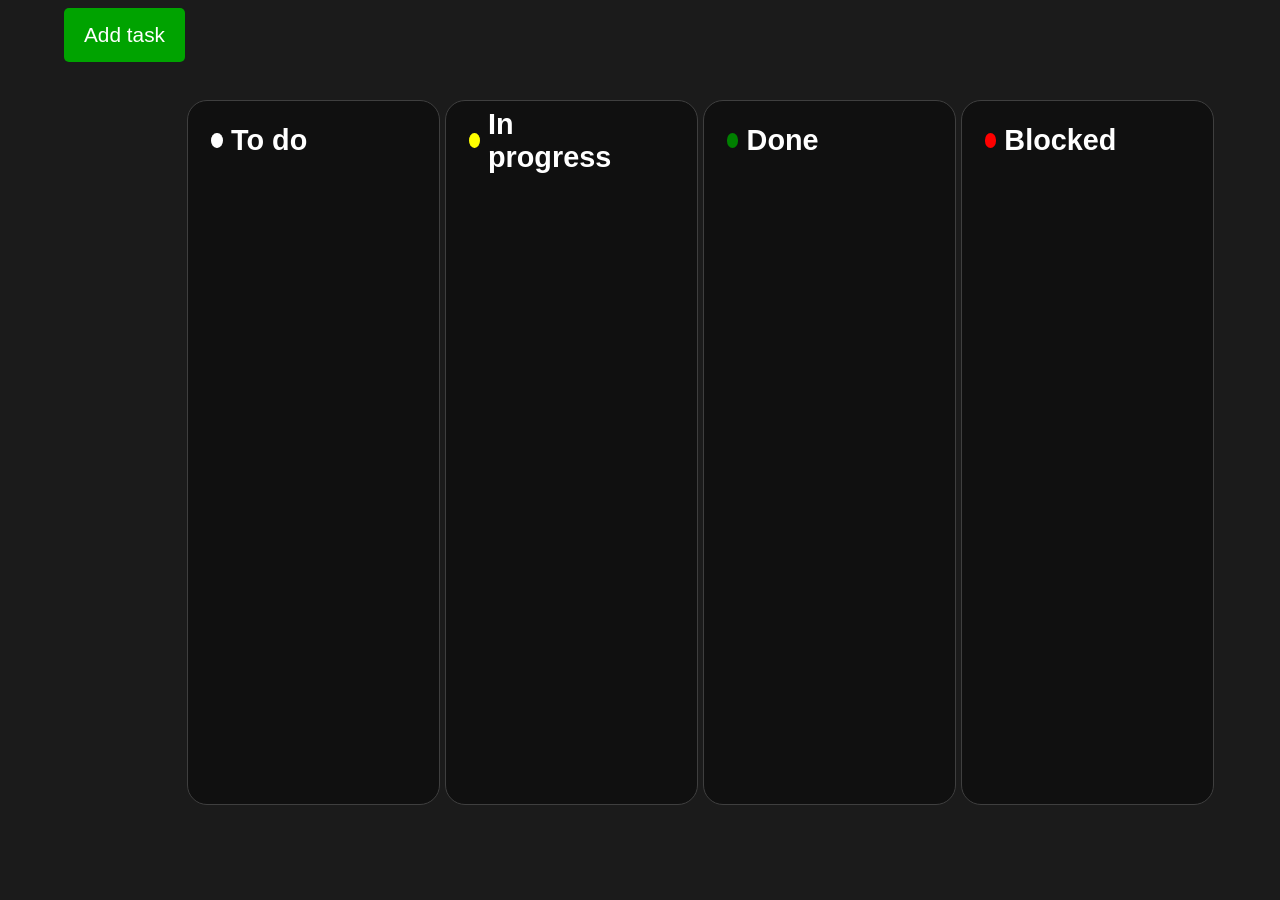
==== index.html @ 9b637341 "added card items" ====
<!DOCTYPE html>
<html lang="en">
<head>
  <meta charset="UTF-8">
  <meta name="viewport" content="width=device-width, initial-scale=1.0">
  <title>Todos</title>
  <link rel="stylesheet" href="style.css">
</head>

<body class="body">

<div class="c">
  <div class="button-container">
    <button onclick="addTodo()" class="button">Add task</button>
    <div id="tasks"></div>
  </div>

  <div class="container">
    <div class="items-top">
      <div class="circle-white"></div>
      <h1 class="title">To do</h1>
    </div>
</div>

  <div class="container">
    <div class="items-top">
      <div class="circle-yellow"></div>
      <h1 class="title">In progress</h1>
    </div>
</div>

<div class="container">
  <div class="items-top">
    <div class="circle-green"></div>
    <h1 class="title">Done</h1>
  </div>
</div>

<div class="container">
  <div class="items-top">
    <div class="circle-red"></div>
    <h1 class="title">Blocked</h1>
  </div>
</div>

</div>

<div id="modal">
  <div class="modal-content">
    <h2>Enter task</h2>
    <input type="text" id="task-name">

    <select id="task-status" value="todo">
      <option value="todo">Todo</option>
      <option value="in-progress">In progress</option>
      <option value="done">Done</option>
      <option value="blocked">Blocked</option>
    </select>
    <button onclick="saveTodo()">Add task</button>
  </div>
</div>

  <script src="todo.js" class="todos">

    
//    const tasks=[
//     {name:'shalaa ugaah', status:'todo'},
//     {name:'hivsee ugaah', status:'todo'},
//     {name:'duuge harah', status:'todo'}
//   ];
//   function render(){
//     const output=document.getElementById('tasks');
//     output.innerHTML="";
//     for (let i=0; i<tasks.length; i++){
//       output.innerHTML +='<div class="task">' + tasks[i].name + '</div>';
//     }
//   }

//   function addTask(){
//     const name=prompt();
//     tasks.push({name: name, status:"todo"});
//     render()
//   }


//   function editStatus(index,status){
//     let item=tasks[index];
//     item.status=status
//   }

//   function editName(){
//   }

//   function deleteTask(index){
//     let arr=[];
//     for (let i=0; i<tasks.length; i++){
//       if (i !==index){
//         arr.push(tasks[i])
//       }
//     }
//   }

//   render()
</script>

</body>
</html>
---- style.css ----
.task{
  border: 1px solid gray;
  border-radius: 4px;
  margin-bottom: 3px
} 
.body{
  background-color: #1b1b1b
}
*{
  font-family: "Inter", sans-serif;
}
.todo-item{
  display: flex
}
.title{
  /* font-size: 50px */
  font-size: 1.8em
}
.status-todo{
  background-color: green;
  border-radius: 6px;
  padding: 4px
} 
.container{
  background-color: #101010;
  color: white;
  width: 16vw;
  height: 73vh;
  margin-left:auto;
  margin-right: auto;
  border-radius: 20px;
  display: flex;
  flex-direction: column;
  padding: 2%;
  margin-top: 8%;
  border: 1px solid rgb(63, 63, 63)
}
.items-top{
/* background-color: green; */
width: 80%;
height: 5%;
display: flex;
flex-direction: row;
align-items: center;
gap: 5%
}
.items-bottom{

}
.circle-yellow{
  width: 7%;
  height: 45%;
  background-color: yellow;
  border-radius: 50%;
}
.circle-white{
  width: 7%;
  height: 45%;
  background-color: white;
  border-radius: 50%;
}
.circle-green{
  width: 7%;
  height: 45%;
  background-color: green;
  border-radius: 50%;
}
.circle-red{
  width: 7%;
  height: 45%;
  background-color: red;
  border-radius: 50%;
}
.c{
  display: flex;
  width: 90vw;
  height:73vh;
  margin-right: auto;
  margin-left: auto;
  /* background-color: red; */
}
.button{
  background-color: #00A300;
  color: white;
  border:none;
  padding: 15px 20px 15px 20px;
  font-size: 1.3rem;
  border-radius: 5px;
}
#modal{
  position: fixed;
  top:0;
  bottom:0;
  left:0;
  right:0;
  background-color: rgba(0,0,0,0.4);
  z-index:3;
  color: white;
  display: none
}
.modal-open{
  display: block
}
.modal-content{
  background-color: #1e1e1e;
  margin: 100px auto;
  width: 40%;
  display: flex;
  flex-direction: column;
  align-items: center;
  justify-content: center;
  border-radius: 16px;
  padding: 12px;

}
.modal-content > input{
  padding: 6px
}
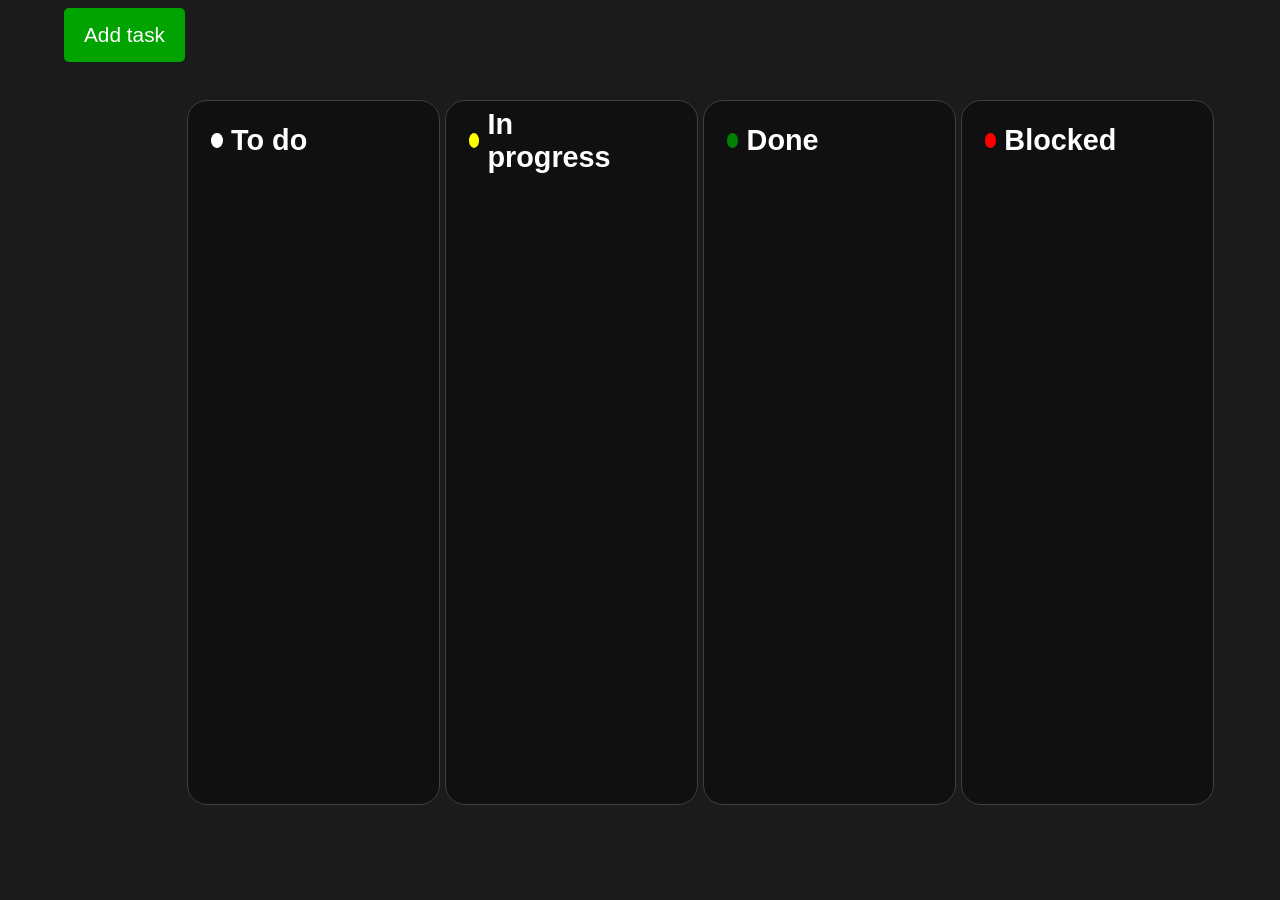
==== commit 401ded03: "added card items" ====
--- a/index.html
+++ b/index.html
@@ -14,39 +14,43 @@
 <div class="c">
   <div class="button-container">
     <button onclick="addTodo()" class="button">Add task</button>
-    <div id="tasks"></div>
+
   </div>
 
-  <div class="container">
-    <div class="items-top">
+<div id="todo" class="todos">
+    <div class="t">
       <div class="circle-white"></div>
       <h1 class="title">To do</h1>
+      <div id="tasks"></div>
     </div>
 </div>
 
-  <div class="container">
-    <div class="items-top">
+  <div id="in-progress" class="todos">
+    <div class="t">
       <div class="circle-yellow"></div>
       <h1 class="title">In progress</h1>
+      <div id="tasks"></div>
     </div>
 </div>
 
-<div class="container">
-  <div class="items-top">
+<div id="done" class="todos">
+  <div class="t">
     <div class="circle-green"></div>
     <h1 class="title">Done</h1>
+    <div id="tasks"></div>
   </div>
 </div>
 
-<div class="container">
-  <div class="items-top">
+<div id="blocked" class="todos">
+  <div class="t">
     <div class="circle-red"></div>
     <h1 class="title">Blocked</h1>
+    <div id="tasks"></div>
   </div>
 </div>
 
 </div>
-
+                                                                                                                                                                                                                                                                                                                                                                                                                                                                            
 <div id="modal">
   <div class="modal-content">
     <h2>Enter task</h2>
@@ -62,7 +66,7 @@
   </div>
 </div>
 
-  <script src="todo.js" class="todos">
+  <script src="todo.js">
 
     
 //    const tasks=[
--- a/style.css
+++ b/style.css
@@ -21,7 +21,7 @@
   border-radius: 6px;
   padding: 4px
 } 
-.container{
+.todos{
   background-color: #101010;
   color: white;
   width: 16vw;
@@ -29,13 +29,13 @@
   margin-left:auto;
   margin-right: auto;
   border-radius: 20px;
+  padding: 2%;
   display: flex;
-  flex-direction: column;
-  padding: 2%;
+  flex-direction:column;
   margin-top: 8%;
   border: 1px solid rgb(63, 63, 63)
 }
-.items-top{
+.t{
 /* background-color: green; */
 width: 80%;
 height: 5%;
@@ -43,9 +43,6 @@
 flex-direction: row;
 align-items: center;
 gap: 5%
-}
-.items-bottom{
-
 }
 .circle-yellow{
   width: 7%;
@@ -111,7 +108,6 @@
   justify-content: center;
   border-radius: 16px;
   padding: 12px;
-
 }
 .modal-content > input{
   padding: 6px
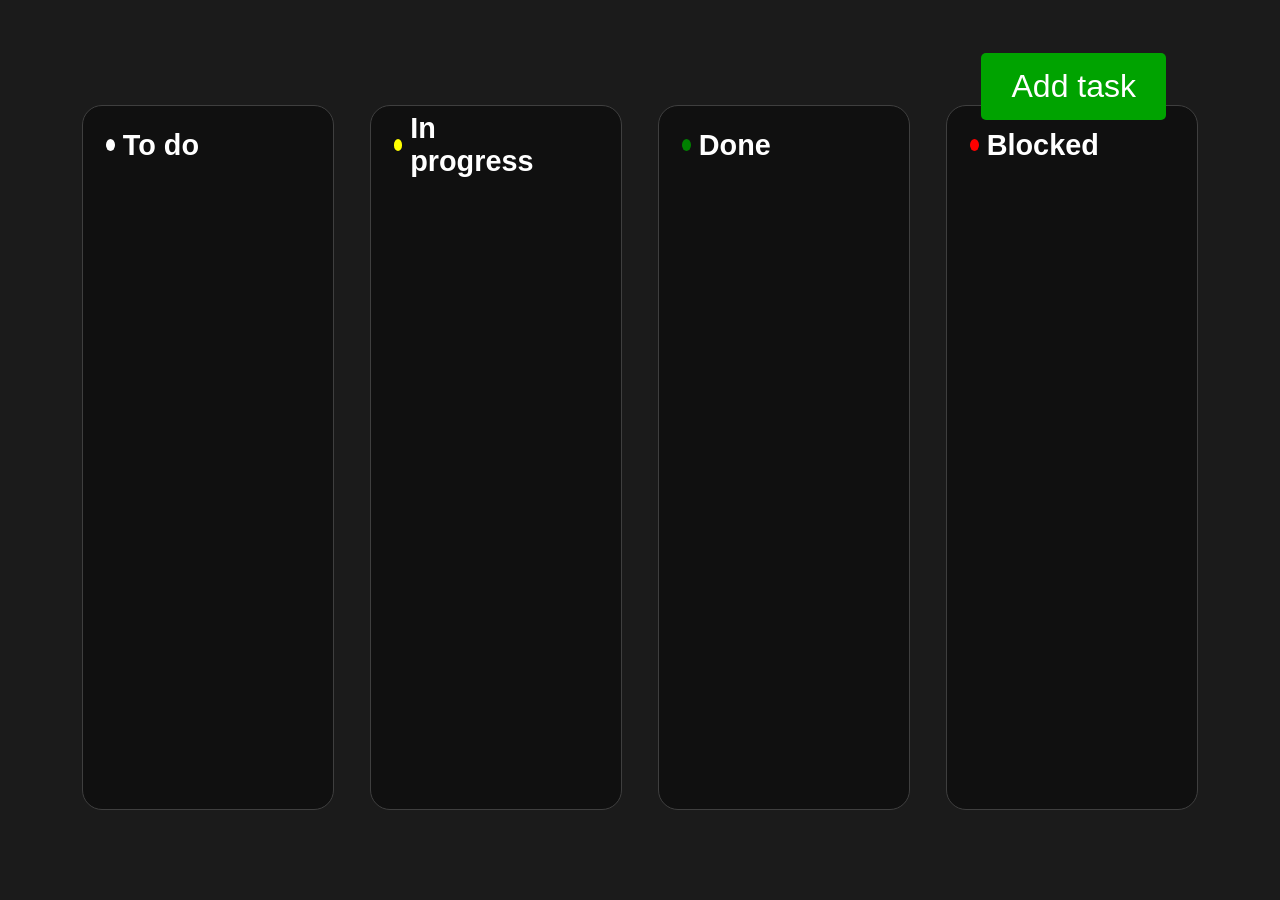
==== commit 0bcaba0b: "added style" ====
--- a/index.html
+++ b/index.html
@@ -1,113 +1,68 @@
-
-
 <!DOCTYPE html>
 <html lang="en">
-<head>
-  <meta charset="UTF-8">
-  <meta name="viewport" content="width=device-width, initial-scale=1.0">
-  <title>Todos</title>
-  <link rel="stylesheet" href="style.css">
-</head>
+  <head>
+    <meta charset="UTF-8" />
+    <meta name="viewport" content="width=device-width, initial-scale=1.0" />
+    <title>Todos</title>
+    <link rel="stylesheet" href="style.css" />
+  </head>
 
-<body class="body">
+  <body class="body">
+    <div class="c">
+      <div class="button-container">
+        <button onclick="addTodo()" class="button">Add task</button>
+      </div>
 
-<div class="c">
-  <div class="button-container">
-    <button onclick="addTodo()" class="button">Add task</button>
+      <div id="todo" class="todos">
+        <div class="t">
+          <div class="circle-white"></div>
+          <h1 class="title">To do</h1>
+        </div>
+        <div id="tasks"></div>
+      </div>
 
-  </div>
+      <div id="in-progress" class="todos">
+        <div class="t">
+          <div class="circle-yellow"></div>
+          <h1 class="title">In progress</h1>
+        </div>
+        <div id="tasks"></div>
+      </div>
 
-<div id="todo" class="todos">
-    <div class="t">
-      <div class="circle-white"></div>
-      <h1 class="title">To do</h1>
-      <div id="tasks"></div>
+      <div id="done" class="todos">
+        <div class="t">
+          <div class="circle-green"></div>
+          <h1 class="title">Done</h1>
+        </div>
+        <div id="tasks"></div>
+      </div>
+
+      <div id="blocked" class="todos">
+        <div class="t">
+          <div class="circle-red"></div>
+          <h1 class="title">Blocked</h1>
+        </div>
+        <div id="tasks"></div>
+      </div>
     </div>
-</div>
 
-  <div id="in-progress" class="todos">
-    <div class="t">
-      <div class="circle-yellow"></div>
-      <h1 class="title">In progress</h1>
-      <div id="tasks"></div>
+    <div id="modal">
+      <div class="modal-content">
+        <h1 class="title2">Enter task</h1>
+        <div class="modal-top">
+          <input type="text" id="task-name" placeholder="Task name..." />
+          <select id="task-status" value="todo">
+            <option value="">Select status</option>
+            <option value="todo">Todo</option>
+            <option value="in-progress" >In progress</option>
+            <option value="done">Done</option>
+            <option value="blocked">Blocked</option>
+          </select>
+          <button onclick="saveTodo()" class="submit">Submit</button>
+        </div>
+      </div>
     </div>
-</div>
 
-<div id="done" class="todos">
-  <div class="t">
-    <div class="circle-green"></div>
-    <h1 class="title">Done</h1>
-    <div id="tasks"></div>
-  </div>
-</div>
-
-<div id="blocked" class="todos">
-  <div class="t">
-    <div class="circle-red"></div>
-    <h1 class="title">Blocked</h1>
-    <div id="tasks"></div>
-  </div>
-</div>
-
-</div>
-                                                                                                                                                                                                                                                                                                                                                                                                                                                                            
-<div id="modal">
-  <div class="modal-content">
-    <h2>Enter task</h2>
-    <input type="text" id="task-name">
-
-    <select id="task-status" value="todo">
-      <option value="todo">Todo</option>
-      <option value="in-progress">In progress</option>
-      <option value="done">Done</option>
-      <option value="blocked">Blocked</option>
-    </select>
-    <button onclick="saveTodo()">Add task</button>
-  </div>
-</div>
-
-  <script src="todo.js">
-
-    
-//    const tasks=[
-//     {name:'shalaa ugaah', status:'todo'},
-//     {name:'hivsee ugaah', status:'todo'},
-//     {name:'duuge harah', status:'todo'}
-//   ];
-//   function render(){
-//     const output=document.getElementById('tasks');
-//     output.innerHTML="";
-//     for (let i=0; i<tasks.length; i++){
-//       output.innerHTML +='<div class="task">' + tasks[i].name + '</div>';
-//     }
-//   }
-
-//   function addTask(){
-//     const name=prompt();
-//     tasks.push({name: name, status:"todo"});
-//     render()
-//   }
-
-
-//   function editStatus(index,status){
-//     let item=tasks[index];
-//     item.status=status
-//   }
-
-//   function editName(){
-//   }
-
-//   function deleteTask(index){
-//     let arr=[];
-//     for (let i=0; i<tasks.length; i++){
-//       if (i !==index){
-//         arr.push(tasks[i])
-//       }
-//     }
-//   }
-
-//   render()
-</script>
-
-</body>
-</html>+    <script src="todo.js"></script>
+  </body>
+</html>
--- a/style.css
+++ b/style.css
@@ -1,7 +1,7 @@
 .task{
   border: 1px solid gray;
   border-radius: 4px;
-  margin-bottom: 3px
+  margin-bottom: 3px;
 } 
 .body{
   background-color: #1b1b1b
@@ -10,11 +10,17 @@
   font-family: "Inter", sans-serif;
 }
 .todo-item{
-  display: flex
+  display: flex;
+  width:16vw;
+  height:6vh;
+  border-radius: 0.6vh;
+  background: #1A1A1A;
+  color:#D9D9D9;
+  margin-bottom:1vh;
+  justify-content: space-between;
 }
 .title{
-  /* font-size: 50px */
-  font-size: 1.8em
+  font-size: 1.8em;
 }
 .status-todo{
   background-color: green;
@@ -30,59 +36,66 @@
   margin-right: auto;
   border-radius: 20px;
   padding: 2%;
-  display: flex;
-  flex-direction:column;
   margin-top: 8%;
-  border: 1px solid rgb(63, 63, 63)
+  border: 1px solid rgb(63, 63, 63);
+  flex-direction: column
 }
 .t{
-/* background-color: green; */
 width: 80%;
 height: 5%;
 display: flex;
 flex-direction: row;
 align-items: center;
-gap: 5%
+gap: 5%;
+margin-bottom:3.5vh;
 }
 .circle-yellow{
-  width: 7%;
-  height: 45%;
+  width: 5.5%;
+  height: 36%;
   background-color: yellow;
   border-radius: 50%;
 }
 .circle-white{
-  width: 7%;
-  height: 45%;
+  width: 5.5%;
+  height: 36%;
   background-color: white;
   border-radius: 50%;
 }
 .circle-green{
-  width: 7%;
-  height: 45%;
+  width: 5.5%;
+  height: 36%;
   background-color: green;
   border-radius: 50%;
 }
 .circle-red{
-  width: 7%;
-  height: 45%;
+  width: 5.5%;
+  height: 36%;
   background-color: red;
   border-radius: 50%;
 }
 .c{
   display: flex;
   width: 90vw;
-  height:73vh;
+  justify-content: center;
+  margin-top: 1%;
   margin-right: auto;
   margin-left: auto;
-  /* background-color: red; */
+  position:relative
 }
 .button{
   background-color: #00A300;
   color: white;
   border:none;
-  padding: 15px 20px 15px 20px;
-  font-size: 1.3rem;
+  padding: 15px 30px 15px 30px;
+  font-size: 1%;
   border-radius: 5px;
+  cursor: pointer;
+  font-size: 2rem
+}
+.button-container{
+  position: absolute;
+  top:40px;
+  right:50px
 }
 #modal{
   position: fixed;
@@ -90,7 +103,7 @@
   bottom:0;
   left:0;
   right:0;
-  background-color: rgba(0,0,0,0.4);
+  background: #1A1A1AB2;
   z-index:3;
   color: white;
   display: none
@@ -99,16 +112,53 @@
   display: block
 }
 .modal-content{
-  background-color: #1e1e1e;
-  margin: 100px auto;
-  width: 40%;
+  background-color:#1E1E1E;
+  margin:25vh auto;
+  width: 16vw;
+  height: 20vw;
   display: flex;
   flex-direction: column;
-  align-items: center;
+  border-radius: 0.9vw;
+  padding-left: 2.6%;
+  padding-right: 2.6%;
+  padding-top:2%
+}
+.title2{
+  font-size: 2rem;
+}
+.modal-top{
+  display: flex;
+  flex-direction: column;
   justify-content: center;
-  border-radius: 16px;
-  padding: 12px;
 }
 .modal-content > input{
   padding: 6px
+}
+#task-name{
+  background-color:#1E1E1E;
+  border:1px solid  rgb(166, 166, 166);
+  margin-bottom: 2vh;
+  height:2.5vw;
+  border-radius: 0.2vw;
+  font-size: 0.9vw;
+  padding-left: 10px;
+  color: white
+}
+#task-status{
+  height:2.5vw;
+  border-radius: 0.2vw;
+  background: none;
+  color: rgba(255, 255, 255, 0.312);
+  border:1px solid  rgb(166, 166, 166);
+  font-size: 0.9vw;
+  padding: 10px
+}
+.submit{
+  height:2.5vw;
+  border-radius: 0.2vw;
+  background-color: #00A300;
+  color: white;
+  border: none;
+  margin-top: 11vh;
+  font-size: 1.2rem
 }
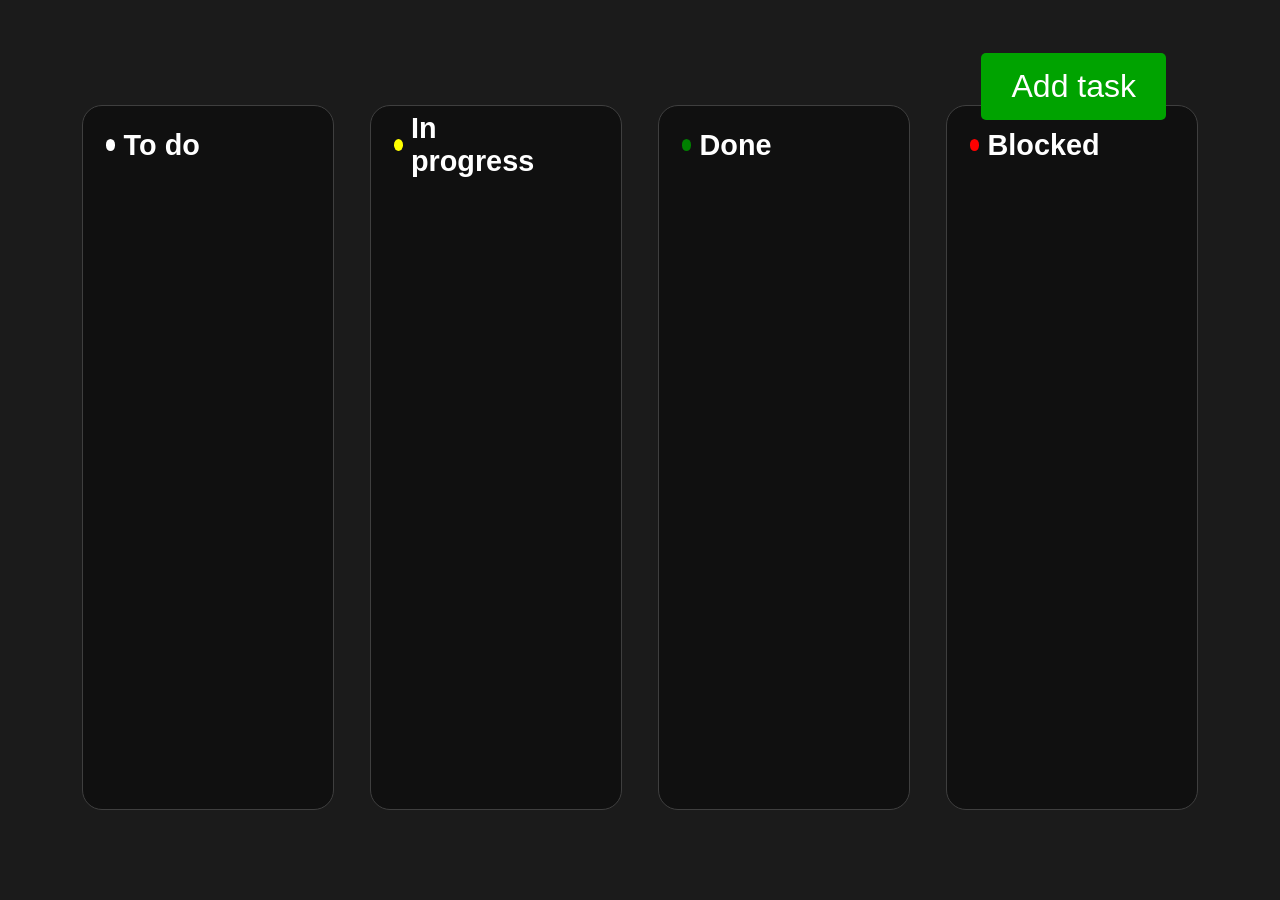
==== commit ae5a6c58: "added some changes" ====
--- a/index.html
+++ b/index.html
@@ -18,7 +18,7 @@
           <div class="circle-white"></div>
           <h1 class="title">To do</h1>
         </div>
-        <div id="tasks"></div>
+        <div id="todo-tasks" class="tasks"></div>
       </div>
 
       <div id="in-progress" class="todos">
@@ -26,7 +26,7 @@
           <div class="circle-yellow"></div>
           <h1 class="title">In progress</h1>
         </div>
-        <div id="tasks"></div>
+        <div id="in-progress-tasks" class="tasks"></div>
       </div>
 
       <div id="done" class="todos">
@@ -34,7 +34,7 @@
           <div class="circle-green"></div>
           <h1 class="title">Done</h1>
         </div>
-        <div id="tasks"></div>
+        <div id="done-tasks" class="tasks"></div>
       </div>
 
       <div id="blocked" class="todos">
@@ -42,11 +42,11 @@
           <div class="circle-red"></div>
           <h1 class="title">Blocked</h1>
         </div>
-        <div id="tasks"></div>
+        <div id="blocked-tasks" class="tasks"></div>
       </div>
     </div>
-
-    <div id="modal">
+    <div></div>
+    <div id="modal" class="modal-open">
       <div class="modal-content">
         <h1 class="title2">Enter task</h1>
         <div class="modal-top">
@@ -58,6 +58,7 @@
             <option value="done">Done</option>
             <option value="blocked">Blocked</option>
           </select>
+          <button id="edit-button" onclick="edit()">Save changes</button>
           <button onclick="saveTodo()" class="submit">Submit</button>
         </div>
       </div>
@@ -66,3 +67,4 @@
     <script src="todo.js"></script>
   </body>
 </html>
+
--- a/style.css
+++ b/style.css
@@ -12,12 +12,55 @@
 .todo-item{
   display: flex;
   width:16vw;
-  height:6vh;
+  /* height:6vh; */
   border-radius: 0.6vh;
   background: #1A1A1A;
   color:#D9D9D9;
   margin-bottom:1vh;
+  /* justify-content: space-between; */
+  align-items: center;
+  justify-content: center;
+}
+.task-circle{
+  width: 11px;
+  height: 11px;
+  border-radius:50px;
+  background-color: transparent;
+  border: solid 1px grey;
+}
+.todo-item2{
+  width: 14vw;
+  /* height: 4vh; */
+  display: flex;
   justify-content: space-between;
+  align-items: center;
+}
+.input{
+  width: 6%;
+  height: 36%;
+  cursor: pointer;
+  /* margin-left: 10px */
+}
+.icon{
+  height:24px;
+  gap:2px;
+}
+.taskname{
+  width: 210px;
+  word-wrap: break-word;
+  overflow-y: hidden;
+  align-content: center;
+}
+.delete-btn{
+  background:none;
+  border:none;
+  margin-left: -5px;
+  cursor: pointer;
+}
+.edit-btn{
+  background:none;
+  border:none;
+  cursor: pointer;
 }
 .title{
   font-size: 1.8em;
@@ -50,25 +93,25 @@
 margin-bottom:3.5vh;
 }
 .circle-yellow{
-  width: 5.5%;
+  width: 6%;
   height: 36%;
   background-color: yellow;
   border-radius: 50%;
 }
 .circle-white{
-  width: 5.5%;
+  width: 6%;
   height: 36%;
   background-color: white;
   border-radius: 50%;
 }
 .circle-green{
-  width: 5.5%;
+  width: 6%;
   height: 36%;
   background-color: green;
   border-radius: 50%;
 }
 .circle-red{
-  width: 5.5%;
+  width: 6%;
   height: 36%;
   background-color: red;
   border-radius: 50%;
@@ -161,4 +204,14 @@
   border: none;
   margin-top: 11vh;
   font-size: 1.2rem
+}
+#edit-button {
+  display: none;
+  margin-top:11vh;
+  height:2.5vw;
+  border-radius: 0.2vw;
+  font-size: 1.2rem;
+  background-color: #00A300;
+  color: white;
+  border: none
 }
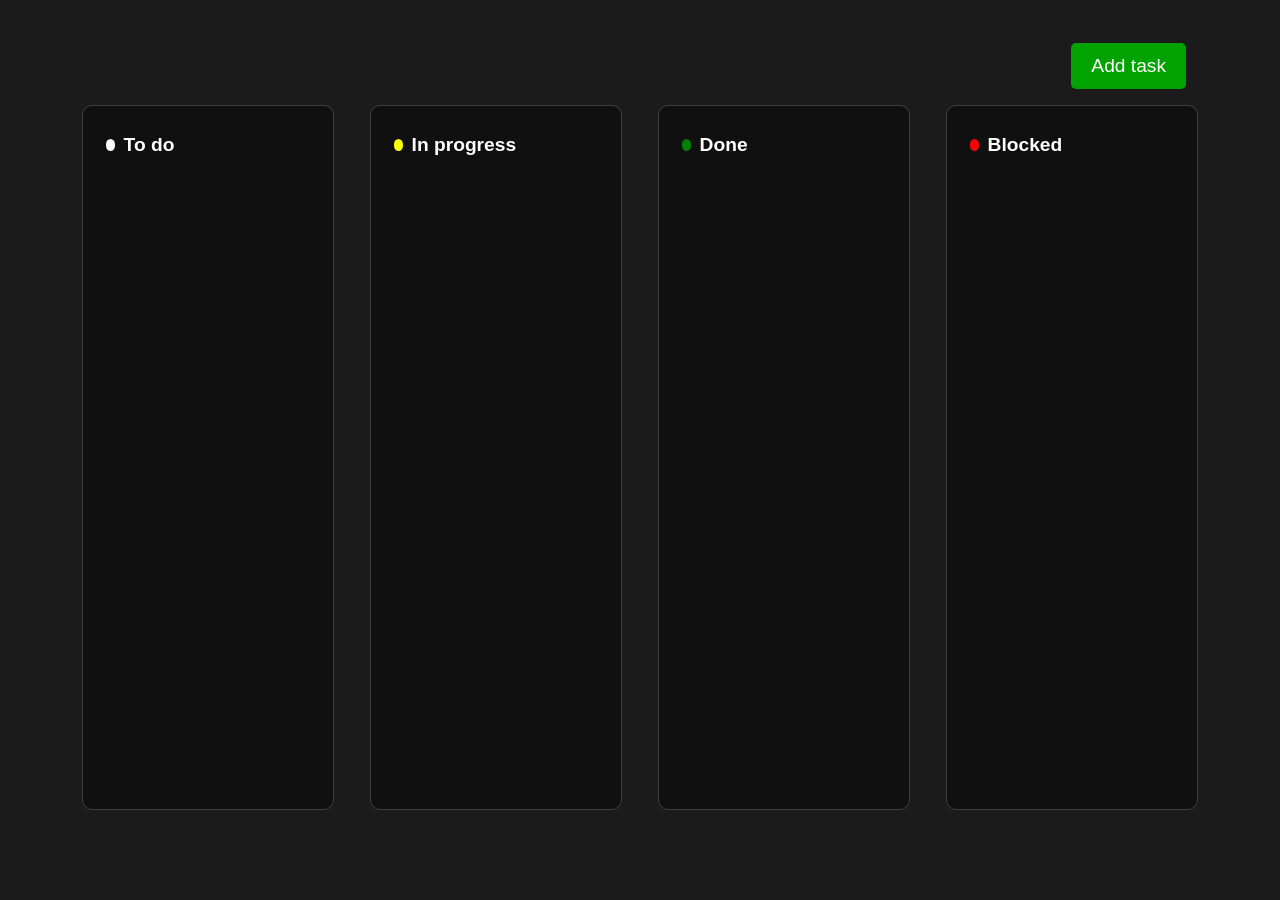
==== commit b3fb1f8e: "improved my code" ====
--- a/index.html
+++ b/index.html
@@ -46,25 +46,28 @@
       </div>
     </div>
     <div></div>
-    <div id="modal" class="modal-open">
-      <div class="modal-content">
-        <h1 class="title2">Enter task</h1>
-        <div class="modal-top">
-          <input type="text" id="task-name" placeholder="Task name..." />
-          <select id="task-status" value="todo">
-            <option value="">Select status</option>
-            <option value="todo">Todo</option>
-            <option value="in-progress" >In progress</option>
-            <option value="done">Done</option>
-            <option value="blocked">Blocked</option>
-          </select>
-          <button id="edit-button" onclick="edit()">Save changes</button>
-          <button onclick="saveTodo()" class="submit">Submit</button>
-        </div>
-      </div>
+<div id="modal" class="modal-open">
+  <div class="modal-content">
+    <h1 class="title2">Enter task</h1>
+    
+    <button onclick="closeModal()" class="close-btn">X</button>
+    
+    <div class="modal-top">
+      <input type="text" id="task-name" placeholder="Task name..." />
+      <select id="task-status" value="todo">
+        <option value="">Select status</option>
+        <option value="todo">Todo</option>
+        <option value="in-progress">In progress</option>
+        <option value="done">Done</option>
+        <option value="blocked">Blocked</option>
+      </select>
+      <button id="edit-button" onclick="edit()">Save changes</button>
+      <button onclick="saveTodo()" class="submit">Submit</button>
     </div>
+  </div>
+</div>
+
 
     <script src="todo.js"></script>
   </body>
-</html>
-
+</html>
--- a/style.css
+++ b/style.css
@@ -12,12 +12,10 @@
 .todo-item{
   display: flex;
   width:16vw;
-  /* height:6vh; */
   border-radius: 0.6vh;
   background: #1A1A1A;
   color:#D9D9D9;
   margin-bottom:1vh;
-  /* justify-content: space-between; */
   align-items: center;
   justify-content: center;
 }
@@ -30,7 +28,6 @@
 }
 .todo-item2{
   width: 14vw;
-  /* height: 4vh; */
   display: flex;
   justify-content: space-between;
   align-items: center;
@@ -38,8 +35,6 @@
 .input{
   width: 6%;
   height: 36%;
-  cursor: pointer;
-  /* margin-left: 10px */
 }
 .icon{
   height:24px;
@@ -63,7 +58,7 @@
   cursor: pointer;
 }
 .title{
-  font-size: 1.8em;
+  font-size: 1.8rem;
 }
 .status-todo{
   background-color: green;
@@ -125,16 +120,6 @@
   margin-left: auto;
   position:relative
 }
-.button{
-  background-color: #00A300;
-  color: white;
-  border:none;
-  padding: 15px 30px 15px 30px;
-  font-size: 1%;
-  border-radius: 5px;
-  cursor: pointer;
-  font-size: 2rem
-}
 .button-container{
   position: absolute;
   top:40px;
@@ -203,7 +188,8 @@
   color: white;
   border: none;
   margin-top: 11vh;
-  font-size: 1.2rem
+  font-size: 1.2rem;
+  cursor: pointer;
 }
 #edit-button {
   display: none;
@@ -214,4 +200,86 @@
   background-color: #00A300;
   color: white;
   border: none
-}+}
+.close-btn {
+  background: none;
+  border: none;
+  color: white;
+  font-size: 1.5rem;
+  position: absolute;
+  top: 10px;
+  right: 10px;
+  cursor: pointer;
+}
+.button {
+  background-color: #00A300;
+  color: white;
+  border: none;
+  padding: 15px 30px;
+  font-size: 2rem; 
+  border-radius: 5px;
+  cursor: pointer;
+}
+
+@media (max-width: 1280px) {
+  .title {
+    font-size: 1rem; 
+  }
+  .button {
+    font-size: 1rem; 
+  }
+  .button-container{
+    top: 20px;
+    right: 30px
+  }
+}
+
+@media (max-width: 1440px) {
+  .title {
+    font-size: 1.2rem; 
+  }
+  .button {
+    font-size: 1.2rem; 
+    padding:12px 20px
+  }
+  .button-container{
+    top: 30px;
+    right: 30px
+  }
+  .todos{
+    border-radius: 10px
+  }
+  .submit{
+    font-size: 0.9rem;
+    height: 2.2vw;
+    margin-top: 8vh;
+    cursor: pointer;
+  }
+  #edit-button{
+    font-size: 0.9rem;
+    height: 2.2vw;
+    margin-top: 8vh;
+    cursor: pointer;
+  }
+  .title2{
+    font-size: 1.3rem;
+  }
+  .modal-content{
+    width: 17vw;
+    height: 20vw;
+    border-radius: 0.7vw;
+    padding-left: 2%;
+    padding-right: 2%;
+    padding-top:1.5%;
+  }
+  .icons{
+    display: flex;
+  }
+  .taskname{
+    width: 120px;
+    word-wrap: break-word;
+    overflow-y: hidden;
+    align-content: center;
+    font-size: 0.9rem;
+  }
+}
